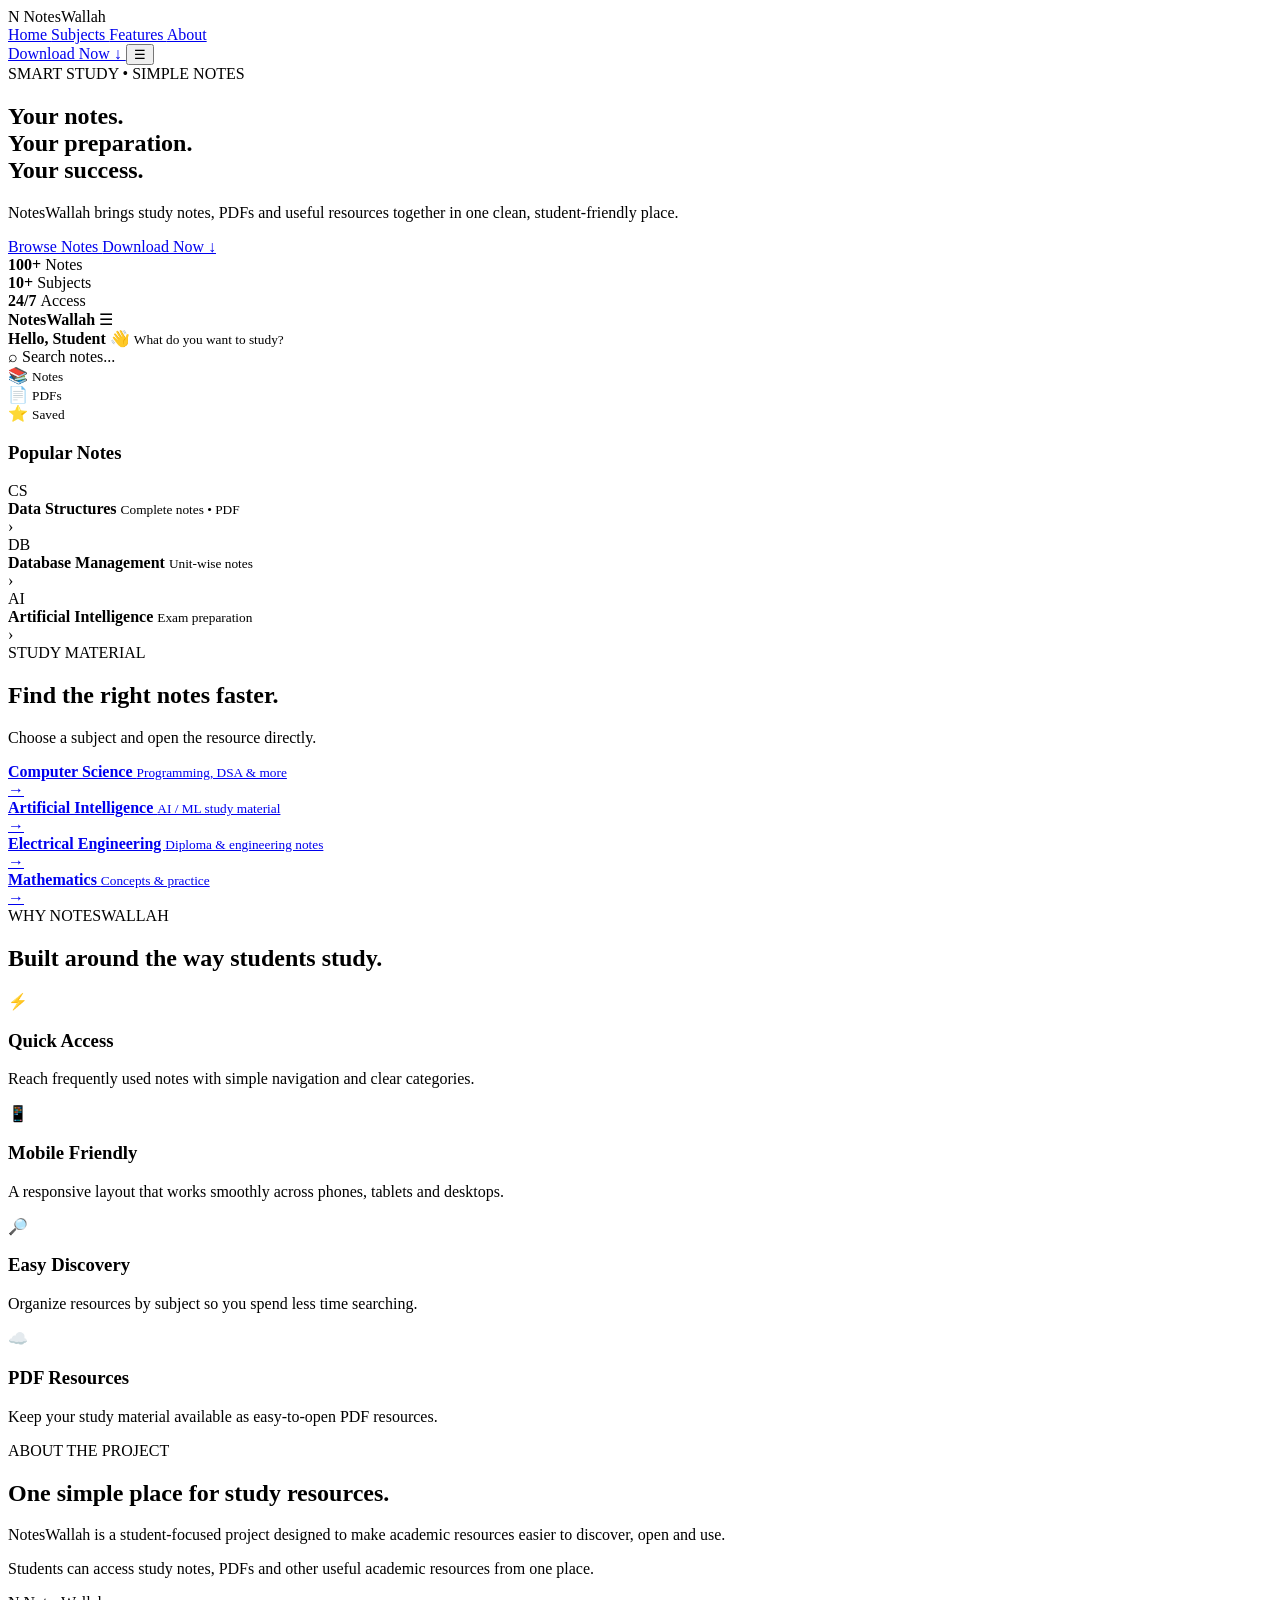
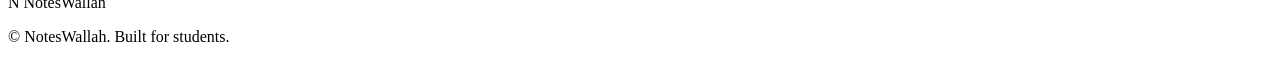
==== noteswallah.html @ 2b9766e9 "Add files via upload" ====
<!DOCTYPE html>
<html lang="en">

<head>

    <meta charset="UTF-8">

    <meta
        name="viewport"
        content="width=device-width, initial-scale=1.0"
    >

    <meta
        name="theme-color"
        content="#070b17"
    >

    <meta
        name="description"
        content="NotesWallah - Student Notes and Study Resources"
    >

    <title>
        NotesWallah | Student Notes Hub
    </title>


    <!-- CSS -->

    <link
        rel="stylesheet"
        href="noteswallah.css"
    >

</head>


<body>


    <!-- ================= HEADER ================= -->

    <header class="topbar">


        <!-- LOGO -->

        <div class="brand">

            <span class="brand-mark">
                N
            </span>

            <span>
                Notes<span>Wallah</span>
            </span>

        </div>



        <!-- NAVIGATION -->

        <nav
            class="navbar"
            id="navbar"
        >

            <a
                href="#home"
                class="nav-link active"
            >
                Home
            </a>


            <a
                href="#subjects"
                class="nav-link"
            >
                Subjects
            </a>


            <a
                href="#features"
                class="nav-link"
            >
                Features
            </a>


            <a
                href="#about"
                class="nav-link"
            >
                About
            </a>

        </nav>



        <!-- DOWNLOAD APK BUTTON -->

        <a
            href="./NotesWallah.apk"
            class="download-btn"
            download="NotesWallah.apk"
        >
            Download Now ↓
        </a>



        <!-- MOBILE MENU -->

        <button
            class="menu-btn"
            id="menuBtn"
            aria-label="Open menu"
        >
            ☰
        </button>


    </header>



    <!-- ================= MAIN ================= -->

    <main>


        <!-- ================= HERO ================= -->

        <section
            class="hero"
            id="home"
        >


            <div class="hero-content">


                <span class="eyebrow">
                    SMART STUDY • SIMPLE NOTES
                </span>


                <h1>

                    Your notes.<br>

                    <strong>
                        Your preparation.
                    </strong><br>

                    Your success.

                </h1>


                <p class="hero-description">

                    NotesWallah brings study notes,
                    PDFs and useful resources together
                    in one clean, student-friendly place.

                </p>



                <!-- HERO BUTTONS -->

                <div class="hero-buttons">


                    <a
                        href="#subjects"
                        class="btn primary-btn"
                    >
                        Browse Notes
                    </a>


                    <a
                        href="NotesWallah.apk"
                        class="btn secondary-btn"
                        download="NotesWallah.apk"
                    >
                        Download Now
                        ↓
                    </a>


                </div>



                <!-- STATS -->

                <div class="stats">


                    <div class="stat">

                        <strong>
                            100+
                        </strong>

                        <span>
                            Notes
                        </span>

                    </div>


                    <div class="stat">

                        <strong>
                            10+
                        </strong>

                        <span>
                            Subjects
                        </span>

                    </div>


                    <div class="stat">

                        <strong>
                            24/7
                        </strong>

                        <span>
                            Access
                        </span>

                    </div>


                </div>


            </div>



            <!-- ================= PHONE ================= -->

            <div class="hero-visual">


                <div class="glow"></div>


                <div class="phone">


                    <div class="phone-notch"></div>


                    <div class="phone-screen">


                        <div class="app-header">

                            <strong>
                                NotesWallah
                            </strong>

                            <span>
                                ☰
                            </span>

                        </div>



                        <div class="welcome">

                            <strong>
                                Hello, Student 👋
                            </strong>

                            <small>
                                What do you want to study?
                            </small>

                        </div>



                        <div class="search-box">

                            <span>
                                ⌕
                            </span>

                            <span>
                                Search notes...
                            </span>

                        </div>



                        <div class="quick-actions">


                            <div class="quick-card">

                                <span>
                                    📚
                                </span>

                                <small>
                                    Notes
                                </small>

                            </div>



                            <div class="quick-card">

                                <span>
                                    📄
                                </span>

                                <small>
                                    PDFs
                                </small>

                            </div>



                            <div class="quick-card">

                                <span>
                                    ⭐
                                </span>

                                <small>
                                    Saved
                                </small>

                            </div>


                        </div>



                        <h3 class="popular-title">
                            Popular Notes
                        </h3>



                        <div class="mobile-note-card">


                            <div class="note-icon">
                                CS
                            </div>


                            <div class="note-info">

                                <strong>
                                    Data Structures
                                </strong>

                                <small>
                                    Complete notes • PDF
                                </small>

                            </div>


                            <span>
                                ›
                            </span>


                        </div>



                        <div class="mobile-note-card">


                            <div class="note-icon purple">
                                DB
                            </div>


                            <div class="note-info">

                                <strong>
                                    Database Management
                                </strong>

                                <small>
                                    Unit-wise notes
                                </small>

                            </div>


                            <span>
                                ›
                            </span>


                        </div>



                        <div class="mobile-note-card">


                            <div class="note-icon green">
                                AI
                            </div>


                            <div class="note-info">

                                <strong>
                                    Artificial Intelligence
                                </strong>

                                <small>
                                    Exam preparation
                                </small>

                            </div>


                            <span>
                                ›
                            </span>


                        </div>


                    </div>


                </div>


            </div>


        </section>



        <!-- ================= SUBJECTS ================= -->

        <section
            class="section"
            id="subjects"
        >


            <div class="section-heading">


                <span>
                    STUDY MATERIAL
                </span>


                <h2>
                    Find the right notes faster.
                </h2>


                <p>
                    Choose a subject and open
                    the resource directly.
                </p>


            </div>



            <div class="subject-grid">


                <a
                    class="subject-card blue"
                    href="https://github.com/"
                    target="_blank"
                    rel="noopener"
                >

                    <div class="subject-content">

                        <strong>
                            Computer Science
                        </strong>

                        <small>
                            Programming, DSA & more
                        </small>

                    </div>

                    <span class="arrow">
                        →
                    </span>

                </a>



                <a
                    class="subject-card purple"
                    href="https://github.com/"
                    target="_blank"
                    rel="noopener"
                >

                    <div class="subject-content">

                        <strong>
                            Artificial Intelligence
                        </strong>

                        <small>
                            AI / ML study material
                        </small>

                    </div>

                    <span class="arrow">
                        →
                    </span>

                </a>



                <a
                    class="subject-card orange"
                    href="https://github.com/"
                    target="_blank"
                    rel="noopener"
                >

                    <div class="subject-content">

                        <strong>
                            Electrical Engineering
                        </strong>

                        <small>
                            Diploma & engineering notes
                        </small>

                    </div>

                    <span class="arrow">
                        →
                    </span>

                </a>



                <a
                    class="subject-card green"
                    href="https://github.com/"
                    target="_blank"
                    rel="noopener"
                >

                    <div class="subject-content">

                        <strong>
                            Mathematics
                        </strong>

                        <small>
                            Concepts & practice
                        </small>

                    </div>

                    <span class="arrow">
                        →
                    </span>

                </a>


            </div>


        </section>



        <!-- ================= FEATURES ================= -->

        <section
            class="section feature-section"
            id="features"
        >


            <div class="section-heading">

                <span>
                    WHY NOTESWALLAH
                </span>

                <h2>
                    Built around the way students study.
                </h2>

            </div>



            <div class="feature-grid">


                <article class="feature-card">

                    <div class="feature-icon">
                        ⚡
                    </div>

                    <h3>
                        Quick Access
                    </h3>

                    <p>
                        Reach frequently used notes with
                        simple navigation and clear categories.
                    </p>

                </article>



                <article class="feature-card">

                    <div class="feature-icon">
                        📱
                    </div>

                    <h3>
                        Mobile Friendly
                    </h3>

                    <p>
                        A responsive layout that works
                        smoothly across phones, tablets
                        and desktops.
                    </p>

                </article>



                <article class="feature-card">

                    <div class="feature-icon">
                        🔎
                    </div>

                    <h3>
                        Easy Discovery
                    </h3>

                    <p>
                        Organize resources by subject so
                        you spend less time searching.
                    </p>

                </article>



                <article class="feature-card">

                    <div class="feature-icon">
                        ☁️
                    </div>

                    <h3>
                        PDF Resources
                    </h3>

                    <p>
                        Keep your study material available
                        as easy-to-open PDF resources.
                    </p>

                </article>


            </div>


        </section>



        <!-- ================= ABOUT ================= -->

        <section
            class="section about-section"
            id="about"
        >


            <div class="about-heading">

                <span>
                    ABOUT THE PROJECT
                </span>

                <h2>
                    One simple place for study resources.
                </h2>

            </div>



            <div class="about-text">

                <p>

                    NotesWallah is a student-focused
                    project designed to make academic
                    resources easier to discover,
                    open and use.

                </p>


                <p>

                    Students can access study notes,
                    PDFs and other useful academic
                    resources from one place.

                </p>


            </div>


        </section>


    </main>



    <!-- ================= FOOTER ================= -->

    <footer>


        <div class="footer-brand">

            <span class="brand-mark">
                N
            </span>


            <span>
                Notes<span>Wallah</span>
            </span>

        </div>



        <p>

            ©
            <span id="year"></span>
            NotesWallah.
            Built for students.

        </p>


    </footer>



    <!-- ================= JAVASCRIPT ================= -->

    <script src="noteswallah.js"></script>


</body>

</html>
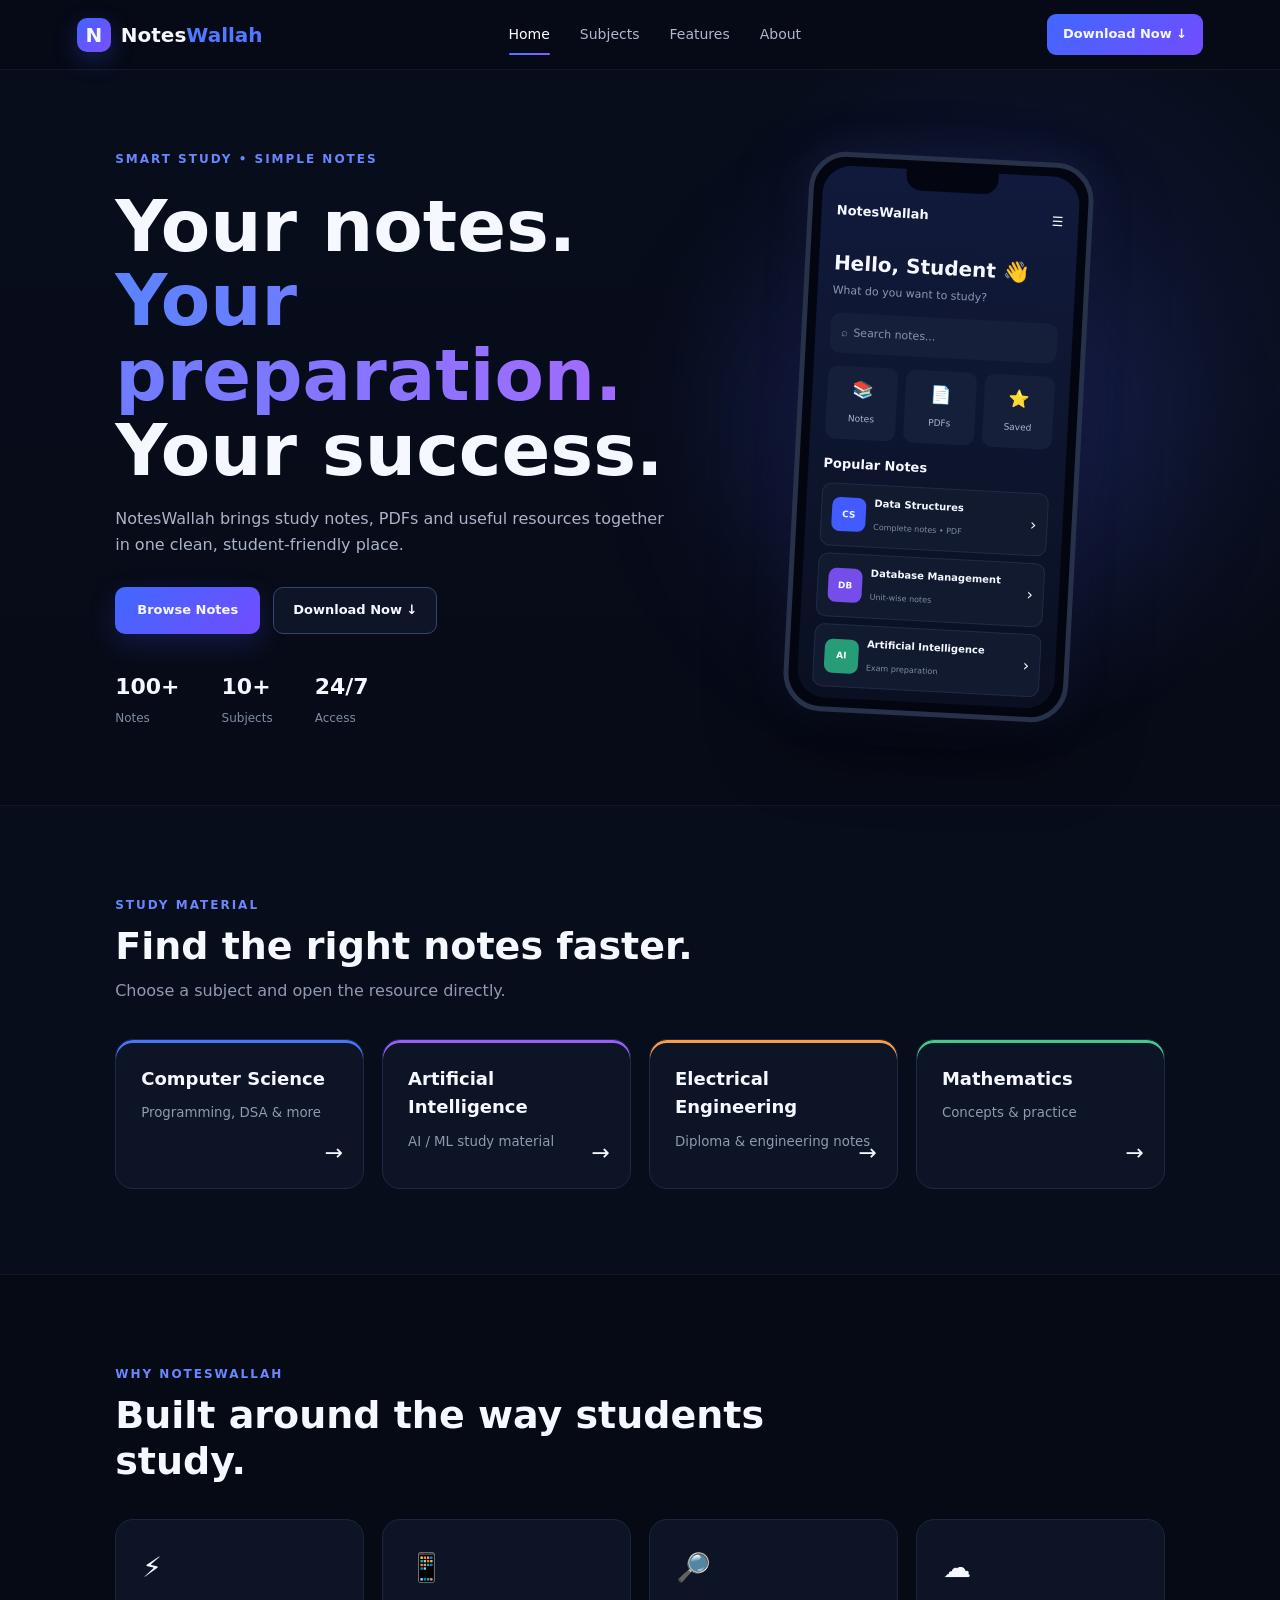
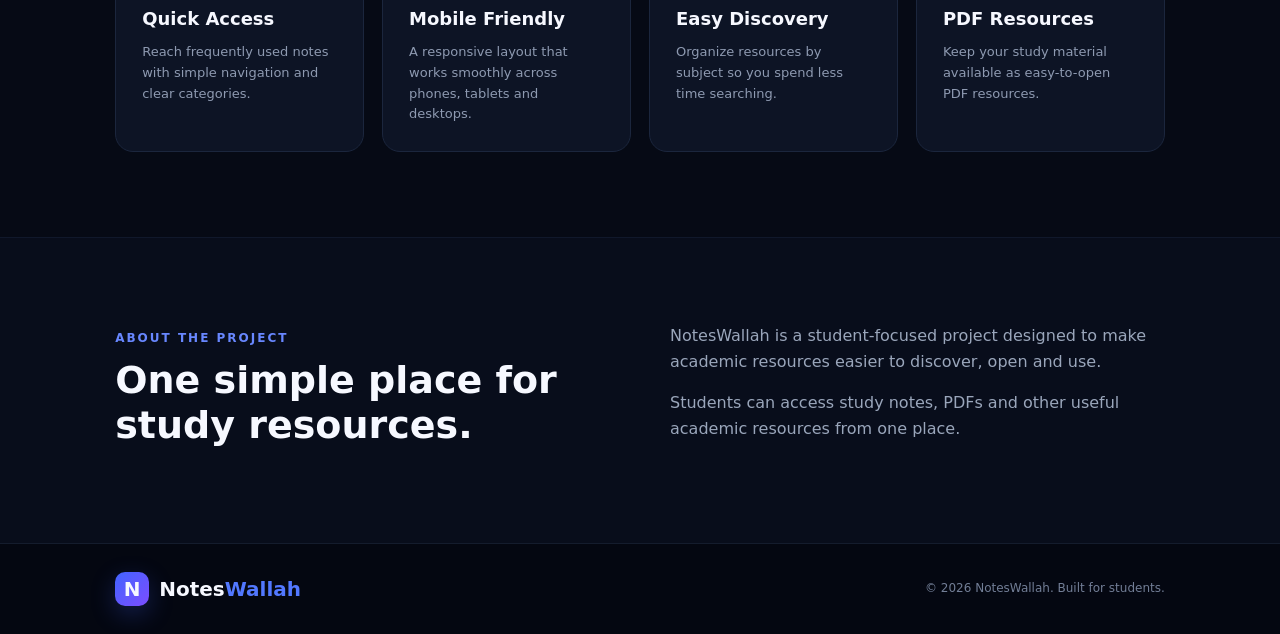
==== commit f5cbe370: "Update noteswallah.html" ====
--- a/noteswallah.html
+++ b/noteswallah.html
@@ -104,7 +104,7 @@
         <!-- DOWNLOAD APK BUTTON -->
 
         <a
-            href="./NotesWallah.apk"
+            href="https://github.com/vishalse7488-netizen/vishalgoswami.github.io/releases/latest/download/NotesWallah.apk"
             class="download-btn"
             download="NotesWallah.apk"
         >
@@ -815,4 +815,4 @@
 
 </body>
 
-</html>+</html>
--- a/noteswallah.css
+++ b/noteswallah.css
@@ -0,0 +1,1701 @@
+/* =====================================================
+   NOTESWALLAH
+   COMPLETE RESPONSIVE CSS
+===================================================== */
+
+
+/* ================= RESET ================= */
+
+* {
+    margin: 0;
+    padding: 0;
+    box-sizing: border-box;
+}
+
+
+html {
+    scroll-behavior: smooth;
+}
+
+
+body {
+    font-family:
+        Inter,
+        system-ui,
+        -apple-system,
+        BlinkMacSystemFont,
+        "Segoe UI",
+        sans-serif;
+
+    background: #070b17;
+    color: #f6f8ff;
+
+    line-height: 1.6;
+
+    overflow-x: hidden;
+}
+
+
+a {
+    text-decoration: none;
+    color: inherit;
+}
+
+
+button,
+input,
+textarea {
+    font: inherit;
+}
+
+
+/* ================= VARIABLES ================= */
+
+:root {
+
+    --background:
+        #070b17;
+
+    --background-light:
+        #0b1120;
+
+    --card:
+        #0d1425;
+
+    --card-light:
+        #111a2f;
+
+    --border:
+        #1c2741;
+
+    --text:
+        #f6f8ff;
+
+    --muted:
+        #8f9bb2;
+
+    --blue:
+        #5278ff;
+
+    --blue-light:
+        #6887ff;
+
+    --purple:
+        #895cff;
+
+    --orange:
+        #ff9e4a;
+
+    --green:
+        #42c98a;
+
+}
+
+
+/* ================= HEADER ================= */
+
+.topbar {
+
+    width: 100%;
+
+    height: 70px;
+
+    padding: 0 6%;
+
+    display: flex;
+
+    align-items: center;
+
+    justify-content: space-between;
+
+    gap: 20px;
+
+    position: sticky;
+
+    top: 0;
+
+    z-index: 100;
+
+    background:
+        rgba(7, 11, 23, 0.90);
+
+    border-bottom:
+        1px solid rgba(255, 255, 255, 0.06);
+
+    backdrop-filter:
+        blur(18px);
+}
+
+
+/* ================= BRAND ================= */
+
+.brand,
+.footer-brand {
+
+    display: flex;
+
+    align-items: center;
+
+    gap: 10px;
+
+    font-size: 20px;
+
+    font-weight: 800;
+
+}
+
+
+.brand > span:last-child > span,
+.footer-brand > span:last-child > span {
+
+    color: var(--blue);
+
+}
+
+
+.brand-mark {
+
+    width: 34px;
+    height: 34px;
+
+    display: grid;
+
+    place-items: center;
+
+    border-radius: 10px;
+
+    font-weight: 900;
+
+    background:
+        linear-gradient(
+            135deg,
+            #4264ff,
+            #7c4dff
+        );
+
+    box-shadow:
+        0 8px 25px
+        rgba(66, 100, 255, 0.25);
+
+}
+
+
+/* ================= NAVBAR ================= */
+
+.navbar {
+
+    display: flex;
+
+    align-items: center;
+
+    gap: 30px;
+
+}
+
+
+.nav-link {
+
+    position: relative;
+
+    padding: 24px 0;
+
+    color: #aeb7cc;
+
+    font-size: 14px;
+
+    transition: 0.25s;
+
+}
+
+
+.nav-link:hover,
+.nav-link.active {
+
+    color: #ffffff;
+
+}
+
+
+.nav-link.active::after {
+
+    content: "";
+
+    position: absolute;
+
+    left: 0;
+    bottom: 15px;
+
+    width: 100%;
+    height: 2px;
+
+    border-radius: 5px;
+
+    background:
+        linear-gradient(
+            90deg,
+            var(--blue),
+            var(--purple)
+        );
+
+}
+
+
+/* ================= BUTTON ================= */
+
+.download-btn {
+
+    padding:
+        10px
+        16px;
+
+    border-radius: 9px;
+
+    background:
+        linear-gradient(
+            135deg,
+            #4168ff,
+            #724cff
+        );
+
+    font-size: 13px;
+
+    font-weight: 700;
+
+    transition: 0.25s;
+
+}
+
+
+.download-btn:hover {
+
+    transform:
+        translateY(-2px);
+
+    box-shadow:
+        0 12px 30px
+        rgba(69, 86, 255, 0.25);
+
+}
+
+
+/* ================= MENU ================= */
+
+.menu-btn {
+
+    display: none;
+
+    border: none;
+
+    background: transparent;
+
+    color: #fff;
+
+    font-size: 25px;
+
+    cursor: pointer;
+
+}
+
+
+/* =====================================================
+   HERO
+===================================================== */
+
+.hero {
+
+    min-height: 650px;
+
+    padding:
+        75px
+        9%;
+
+    display: grid;
+
+    grid-template-columns:
+        1.1fr
+        0.9fr;
+
+    align-items: center;
+
+    gap: 45px;
+
+    background:
+
+        radial-gradient(
+            circle at 80% 40%,
+            rgba(69, 89, 210, 0.16),
+            transparent 32%
+        ),
+
+        linear-gradient(
+            180deg,
+            #080d1c,
+            #070b17
+        );
+
+}
+
+
+/* ================= HERO CONTENT ================= */
+
+.hero-content {
+
+    max-width: 650px;
+
+}
+
+
+.eyebrow {
+
+    color: var(--blue-light);
+
+    font-size: 12px;
+
+    font-weight: 800;
+
+    letter-spacing:
+        2px;
+
+}
+
+
+.hero h1 {
+
+    font-size:
+        clamp(
+            44px,
+            6vw,
+            72px
+        );
+
+    line-height:
+        1.04;
+
+    margin:
+        18px 0;
+
+    font-weight:
+        800;
+
+}
+
+
+.hero h1 strong {
+
+    background:
+        linear-gradient(
+            90deg,
+            #5b83ff,
+            #a26bff
+        );
+
+    -webkit-background-clip:
+        text;
+
+    background-clip:
+        text;
+
+    color:
+        transparent;
+
+}
+
+
+.hero-description {
+
+    max-width:
+        590px;
+
+    color:
+        #aab4c8;
+
+    font-size:
+        16px;
+
+}
+
+
+/* ================= HERO BUTTONS ================= */
+
+.hero-buttons {
+
+    display:
+        flex;
+
+    gap:
+        13px;
+
+    margin-top:
+        30px;
+
+}
+
+
+.btn {
+
+    min-width:
+        145px;
+
+    padding:
+        12px
+        19px;
+
+    border-radius:
+        10px;
+
+    display:
+        inline-flex;
+
+    justify-content:
+        center;
+
+    align-items:
+        center;
+
+    font-size:
+        13px;
+
+    font-weight:
+        700;
+
+    transition:
+        0.25s;
+
+}
+
+
+.primary-btn {
+
+    background:
+        linear-gradient(
+            135deg,
+            #4168ff,
+            #724cff
+        );
+
+    box-shadow:
+        0 10px 28px
+        rgba(69, 86, 255, 0.20);
+
+}
+
+
+.primary-btn:hover {
+
+    transform:
+        translateY(-3px);
+
+}
+
+
+.secondary-btn {
+
+    border:
+        1px solid #34456e;
+
+    background:
+        #0e1527;
+
+}
+
+
+.secondary-btn:hover {
+
+    border-color:
+        var(--blue);
+
+}
+
+
+/* ================= STATS ================= */
+
+.stats {
+
+    display:
+        flex;
+
+    gap:
+        42px;
+
+    margin-top:
+        35px;
+
+}
+
+
+.stat strong {
+
+    display:
+        block;
+
+    font-size:
+        22px;
+
+}
+
+
+.stat span {
+
+    color:
+        #7f8ba5;
+
+    font-size:
+        12px;
+
+}
+
+
+/* =====================================================
+   PHONE
+===================================================== */
+
+.hero-visual {
+
+    min-height:
+        520px;
+
+    display:
+        grid;
+
+    place-items:
+        center;
+
+    position:
+        relative;
+
+}
+
+
+.glow {
+
+    width:
+        390px;
+
+    height:
+        390px;
+
+    position:
+        absolute;
+
+    border-radius:
+        50%;
+
+    background:
+        rgba(78, 96, 255, 0.16);
+
+    filter:
+        blur(75px);
+
+}
+
+
+.phone {
+
+    width:
+        285px;
+
+    height:
+        560px;
+
+    padding:
+        9px;
+
+    position:
+        relative;
+
+    border:
+        5px solid #273149;
+
+    border-radius:
+        38px;
+
+    background:
+        #030611;
+
+    box-shadow:
+
+        0 30px 70px
+        rgba(0, 0, 0, 0.50),
+
+        0 0 45px
+        rgba(91, 103, 255, 0.13);
+
+    transform:
+        rotate(3deg);
+
+}
+
+
+.phone-notch {
+
+    width:
+        92px;
+
+    height:
+        22px;
+
+    position:
+        absolute;
+
+    z-index:
+        5;
+
+    top:
+        8px;
+
+    left:
+        50%;
+
+    transform:
+        translateX(-50%);
+
+    border-radius:
+        0 0 15px 15px;
+
+    background:
+        #030611;
+
+}
+
+
+.phone-screen {
+
+    width:
+        100%;
+
+    height:
+        100%;
+
+    padding:
+        35px
+        15px
+        15px;
+
+    overflow:
+        hidden;
+
+    border-radius:
+        28px;
+
+    background:
+
+        linear-gradient(
+            180deg,
+            #111a3c,
+            #0a1021
+        );
+
+}
+
+
+/* ================= PHONE HEADER ================= */
+
+.app-header {
+
+    display:
+        flex;
+
+    justify-content:
+        space-between;
+
+    align-items:
+        center;
+
+    font-size:
+        13px;
+
+}
+
+
+/* ================= WELCOME ================= */
+
+.welcome {
+
+    margin:
+        25px 0
+        14px;
+
+}
+
+
+.welcome strong {
+
+    display:
+        block;
+
+    font-size:
+        20px;
+
+}
+
+
+.welcome small {
+
+    display:
+        block;
+
+    margin-top:
+        3px;
+
+    color:
+        #8d99b3;
+
+    font-size:
+        11px;
+
+}
+
+
+/* ================= SEARCH ================= */
+
+.search-box {
+
+    display:
+        flex;
+
+    align-items:
+        center;
+
+    gap:
+        5px;
+
+    padding:
+        11px;
+
+    border-radius:
+        10px;
+
+    background:
+        #151f3a;
+
+    color:
+        #8793ae;
+
+    font-size:
+        11px;
+
+}
+
+
+/* ================= QUICK ================= */
+
+.quick-actions {
+
+    display:
+        grid;
+
+    grid-template-columns:
+        repeat(3, 1fr);
+
+    gap:
+        8px;
+
+    margin:
+        13px 0;
+
+}
+
+
+.quick-card {
+
+    padding:
+        10px 5px;
+
+    text-align:
+        center;
+
+    border-radius:
+        10px;
+
+    background:
+        #151f3a;
+
+}
+
+
+.quick-card span {
+
+    display:
+        block;
+
+    font-size:
+        17px;
+
+}
+
+
+.quick-card small {
+
+    color:
+        #aab5ca;
+
+    font-size:
+        9px;
+
+}
+
+
+/* ================= MOBILE NOTES ================= */
+
+.popular-title {
+
+    font-size:
+        13px;
+
+    margin:
+        15px 0
+        8px;
+
+}
+
+
+.mobile-note-card {
+
+    display:
+        flex;
+
+    align-items:
+        center;
+
+    gap:
+        8px;
+
+    margin:
+        7px 0;
+
+    padding:
+        10px;
+
+    border:
+        1px solid #202b48;
+
+    border-radius:
+        10px;
+
+    background:
+        #111a2f;
+
+}
+
+
+.note-icon {
+
+    width:
+        34px;
+
+    height:
+        34px;
+
+    display:
+        grid;
+
+    place-items:
+        center;
+
+    border-radius:
+        8px;
+
+    background:
+        #425bff;
+
+    font-size:
+        9px;
+
+    font-weight:
+        800;
+
+}
+
+
+.note-icon.purple {
+
+    background:
+        #754de8;
+
+}
+
+
+.note-icon.green {
+
+    background:
+        #279d77;
+
+}
+
+
+.note-info {
+
+    flex:
+        1;
+
+}
+
+
+.note-info strong {
+
+    display:
+        block;
+
+    font-size:
+        10px;
+
+}
+
+
+.note-info small {
+
+    color:
+        #7f8ba5;
+
+    font-size:
+        8px;
+
+}
+
+
+/* =====================================================
+   SECTIONS
+===================================================== */
+
+.section {
+
+    padding:
+        85px 9%;
+
+    background:
+        #080d1b;
+
+    border-top:
+        1px solid #10182b;
+
+}
+
+
+.section-heading {
+
+    max-width:
+        700px;
+
+    margin-bottom:
+        35px;
+
+}
+
+
+.section-heading > span,
+.about-heading > span {
+
+    color:
+        var(--blue-light);
+
+    font-size:
+        12px;
+
+    font-weight:
+        800;
+
+    letter-spacing:
+        2px;
+
+}
+
+
+.section-heading h2,
+.about-heading h2 {
+
+    margin:
+        8px 0;
+
+    font-size:
+        38px;
+
+    line-height:
+        1.2;
+
+}
+
+
+.section-heading p {
+
+    color:
+        #8f9bb2;
+
+}
+
+
+/* =====================================================
+   SUBJECTS
+===================================================== */
+
+.subject-grid {
+
+    display:
+        grid;
+
+    grid-template-columns:
+        repeat(4, 1fr);
+
+    gap:
+        18px;
+
+}
+
+
+.subject-card {
+
+    min-height:
+        150px;
+
+    padding:
+        25px;
+
+    position:
+        relative;
+
+    display:
+        block;
+
+    border:
+        1px solid #1e2943;
+
+    border-radius:
+        18px;
+
+    background:
+        #0d1425;
+
+    transition:
+        0.25s;
+
+}
+
+
+.subject-card:hover {
+
+    transform:
+        translateY(-6px);
+
+    border-color:
+        #526cff;
+
+}
+
+
+.subject-content strong {
+
+    display:
+        block;
+
+    font-size:
+        18px;
+
+    margin-bottom:
+        6px;
+
+}
+
+
+.subject-content small {
+
+    color:
+        #8e9ab1;
+
+}
+
+
+.arrow {
+
+    position:
+        absolute;
+
+    right:
+        20px;
+
+    bottom:
+        17px;
+
+    font-size:
+        22px;
+
+}
+
+
+.subject-card.blue {
+    box-shadow:
+        inset 0 3px #4675ff;
+}
+
+
+.subject-card.purple {
+    box-shadow:
+        inset 0 3px #9a5cff;
+}
+
+
+.subject-card.orange {
+    box-shadow:
+        inset 0 3px #ff9a45;
+}
+
+
+.subject-card.green {
+    box-shadow:
+        inset 0 3px #43c98a;
+}
+
+
+/* =====================================================
+   FEATURES
+===================================================== */
+
+.feature-section {
+
+    background:
+        #060a15;
+
+}
+
+
+.feature-grid {
+
+    display:
+        grid;
+
+    grid-template-columns:
+        repeat(4, 1fr);
+
+    gap:
+        18px;
+
+}
+
+
+.feature-card {
+
+    padding:
+        26px;
+
+    border:
+        1px solid #1b263d;
+
+    border-radius:
+        18px;
+
+    background:
+        #0d1425;
+
+    transition:
+        0.25s;
+
+}
+
+
+.feature-card:hover {
+
+    transform:
+        translateY(-5px);
+
+    border-color:
+        #526cff;
+
+}
+
+
+.feature-icon {
+
+    margin-bottom:
+        14px;
+
+    font-size:
+        28px;
+
+}
+
+
+.feature-card h3 {
+
+    font-size:
+        18px;
+
+}
+
+
+.feature-card p {
+
+    margin-top:
+        8px;
+
+    color:
+        #8e9ab1;
+
+    font-size:
+        13px;
+
+}
+
+
+/* =====================================================
+   ABOUT
+===================================================== */
+
+.about-section {
+
+    display:
+        grid;
+
+    grid-template-columns:
+        1fr 1fr;
+
+    gap:
+        60px;
+
+    align-items:
+        center;
+
+}
+
+
+.about-text p {
+
+    color:
+        #9aa6bb;
+
+    margin-bottom:
+        16px;
+
+}
+
+
+/* =====================================================
+   FOOTER
+===================================================== */
+
+footer {
+
+    padding:
+        28px 9%;
+
+    display:
+        flex;
+
+    align-items:
+        center;
+
+    justify-content:
+        space-between;
+
+    gap:
+        20px;
+
+    background:
+        #040711;
+
+    border-top:
+        1px solid #141c2d;
+
+}
+
+
+footer p {
+
+    color:
+        #727e96;
+
+    font-size:
+        12px;
+
+}
+
+
+/* =====================================================
+   TABLET
+===================================================== */
+
+@media (max-width: 950px) {
+
+    .navbar {
+
+        gap:
+            17px;
+
+    }
+
+
+    .hero {
+
+        grid-template-columns:
+            1fr
+            1fr;
+
+        padding-left:
+            6%;
+
+        padding-right:
+            6%;
+
+    }
+
+
+    .subject-grid {
+
+        grid-template-columns:
+            repeat(2, 1fr);
+
+    }
+
+
+    .feature-grid {
+
+        grid-template-columns:
+            repeat(2, 1fr);
+
+    }
+
+}
+
+
+/* =====================================================
+   MOBILE
+===================================================== */
+
+@media (max-width: 700px) {
+
+    .topbar {
+
+        height:
+            64px;
+
+        padding:
+            0 5%;
+
+    }
+
+
+    .navbar {
+
+        position:
+            absolute;
+
+        top:
+            64px;
+
+        left:
+            0;
+
+        width:
+            100%;
+
+        max-height:
+            0;
+
+        overflow:
+            hidden;
+
+        display:
+            flex;
+
+        flex-direction:
+            column;
+
+        gap:
+            0;
+
+        background:
+            #080d1b;
+
+        border-bottom:
+            0 solid #1c2741;
+
+        transition:
+            max-height 0.3s ease;
+
+    }
+
+
+    .navbar.show {
+
+        max-height:
+            350px;
+
+        border-bottom:
+            1px solid #1c2741;
+
+    }
+
+
+    .nav-link {
+
+        width:
+            100%;
+
+        padding:
+            15px;
+
+        text-align:
+            center;
+
+    }
+
+
+    .nav-link.active::after {
+
+        display:
+            none;
+
+    }
+
+
+    .menu-btn {
+
+        display:
+            block;
+
+    }
+
+
+    .download-btn {
+
+        margin-left:
+            auto;
+
+        padding:
+            9px 11px;
+
+        font-size:
+            11px;
+
+    }
+
+
+    .hero {
+
+        grid-template-columns:
+            1fr;
+
+        text-align:
+            center;
+
+        padding:
+            50px 5%;
+
+    }
+
+
+    .hero-content {
+
+        order:
+            1;
+
+    }
+
+
+    .hero-visual {
+
+        order:
+            0;
+
+        min-height:
+            470px;
+
+    }
+
+
+    .hero-description {
+
+        margin:
+            auto;
+
+        font-size:
+            14px;
+
+    }
+
+
+    .hero-buttons {
+
+        justify-content:
+            center;
+
+    }
+
+
+    .stats {
+
+        justify-content:
+            center;
+
+    }
+
+
+    .phone {
+
+        transform:
+            rotate(0);
+
+    }
+
+
+    .section {
+
+        padding:
+            65px 5%;
+
+    }
+
+
+    .section-heading h2,
+    .about-heading h2 {
+
+        font-size:
+            30px;
+
+    }
+
+
+    .about-section {
+
+        grid-template-columns:
+            1fr;
+
+        gap:
+            25px;
+
+    }
+
+
+    footer {
+
+        flex-direction:
+            column;
+
+        text-align:
+            center;
+
+    }
+
+}
+
+
+/* =====================================================
+   SMALL MOBILE
+===================================================== */
+
+@media (max-width: 450px) {
+
+    .brand {
+
+        font-size:
+            17px;
+
+    }
+
+
+    .brand-mark {
+
+        width:
+            31px;
+
+        height:
+            31px;
+
+    }
+
+
+    .hero h1 {
+
+        font-size:
+            42px;
+
+    }
+
+
+    .hero-buttons {
+
+        flex-direction:
+            column;
+
+        align-items:
+            center;
+
+    }
+
+
+    .btn {
+
+        width:
+            200px;
+
+    }
+
+
+    .stats {
+
+        gap:
+            22px;
+
+    }
+
+
+    .hero-visual {
+
+        min-height:
+            440px;
+
+    }
+
+
+    .phone {
+
+        width:
+            250px;
+
+        height:
+            495px;
+
+    }
+
+
+    .subject-grid,
+    .feature-grid {
+
+        grid-template-columns:
+            1fr;
+
+    }
+
+}
+
+
+/* =====================================================
+   VERY SMALL DEVICES
+===================================================== */
+
+@media (max-width: 350px) {
+
+    .download-btn {
+
+        display:
+            none;
+
+    }
+
+
+    .hero h1 {
+
+        font-size:
+            36px;
+
+    }
+
+
+    .phone {
+
+        width:
+            230px;
+
+        height:
+            460px;
+
+    }
+
+}
